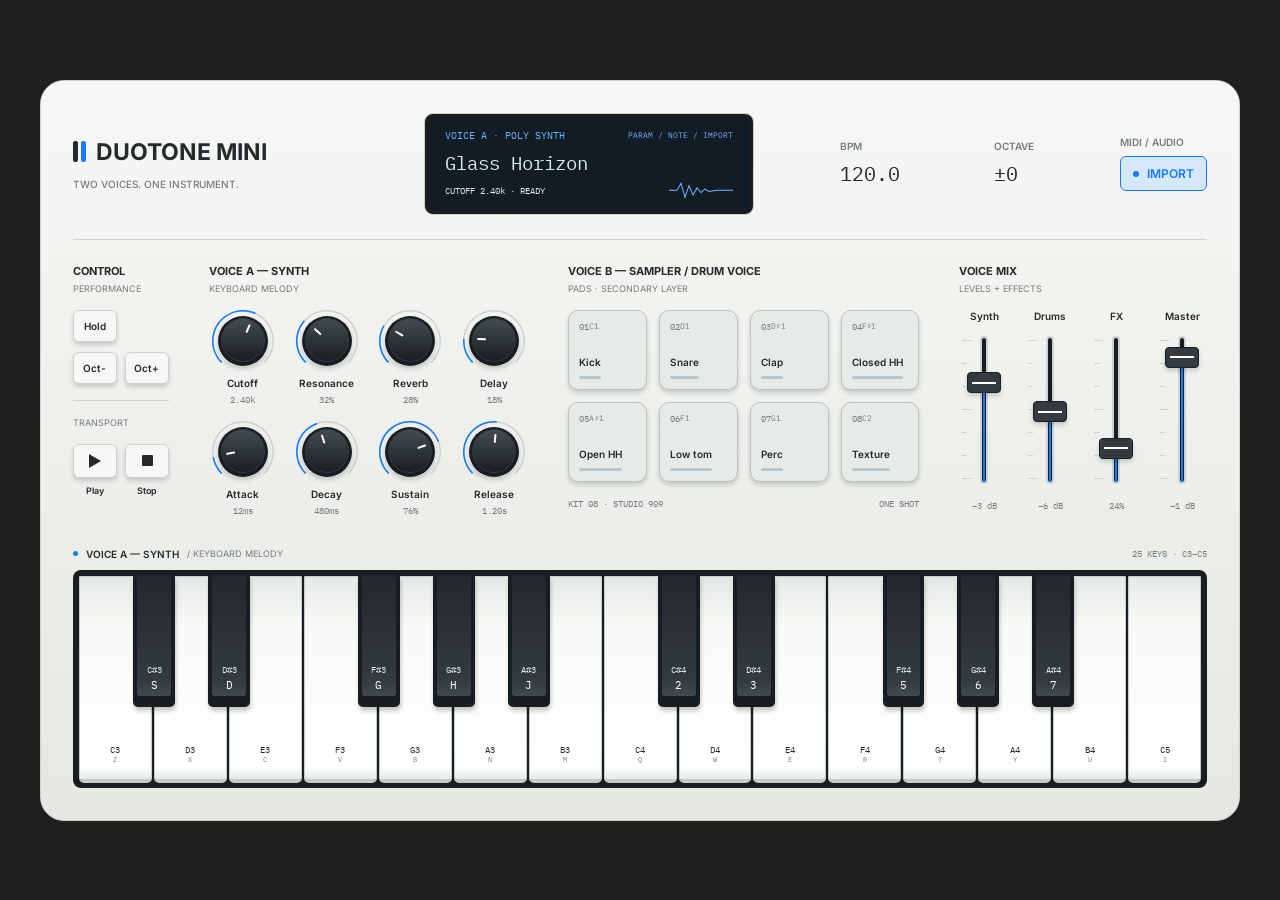
==== index.html @ 04320629 "synth v1" ====
<!doctype html>
<html lang="en">
<head>
  <meta charset="utf-8">
  <meta name="viewport" content="width=device-width, initial-scale=1">
  <meta name="theme-color" content="#e5e7e3">
  <title>DUOTONE MINI</title>
  <link rel="stylesheet" href="reset.css">
  <link rel="stylesheet" href="style.css">
  <script src="assets/vendor/Tone.js" defer></script>
  <script src="assets/vendor/Midi.js" defer></script>
  <script src="midi-import.js" defer></script>
  <script src="script.js" defer></script>
</head>
<body>
  <main class="instrument" aria-label="DUOTONE MINI musical instrument">
    <header class="utility-panel">
      <div class="identity">
        <h1><span class="duotone-mark" aria-hidden="true"><i></i><i></i></span>DUOTONE MINI</h1>
        <p>TWO VOICES. ONE INSTRUMENT.</p>
      </div>
      <div class="oled-bezel">
        <div class="oled">
          <div class="oled-meta"><span id="oled-voice">VOICE A · POLY SYNTH</span><span>PARAM / NOTE / IMPORT</span></div>
          <p class="preset" id="oled-title">Glass Horizon</p>
          <div class="oled-bottom"><output id="readout" aria-live="polite">CUTOFF 2.40k · READY</output><img src="assets/ui/waveform.svg" alt="" width="64" height="17"></div>
        </div>
      </div>
      <div class="status"><label for="bpm">BPM</label><input id="bpm" type="number" min="50" max="200" step="1" value="120.0" aria-label="Tempo in beats per minute" title="Edit tempo or use arrow keys (50–200 BPM)"></div>
      <div class="status"><span>OCTAVE</span><output id="octave">±0</output></div>
      <div class="import-area"><span>MIDI / AUDIO</span><button id="import" class="import-button" title="Import a MIDI melody (.mid or .midi)"><img src="assets/ui/indicator.svg" width="6" height="6" alt="">IMPORT</button><input id="midi-file" type="file" accept=".mid,.midi" hidden aria-label="Choose a MIDI file"></div>
    </header>
    <div class="panel-seam"></div>
    <div class="control-deck">
      <section class="performance" aria-labelledby="control-heading">
        <div class="section-label"><h2 id="control-heading">CONTROL</h2><p>PERFORMANCE</p></div>
        <div class="utility-buttons"><button id="hold" aria-pressed="false" title="Latch manual notes; press the same pitch again to release it">Hold</button><div class="octave-buttons"><button id="oct-down" aria-label="Octave down">Oct-</button><button id="oct-up" aria-label="Octave up">Oct+</button></div></div>
        <div class="panel-seam"></div>
        <p class="transport-label">TRANSPORT</p>
        <div class="transport"><div><button id="play" class="play-button" aria-pressed="false" aria-label="Play" title="Start the four-beat drum groove"><i class="play-symbol" aria-hidden="true"></i></button><span>Play</span></div><div><button id="stop" aria-label="Stop" title="Stop the groove and release notes; keep instrument settings"><i class="stop-symbol"></i></button><span>Stop</span></div></div>
      </section>
      <section class="synth-controls" aria-labelledby="synth-heading"><div class="section-label"><h2 id="synth-heading">VOICE A — SYNTH</h2><p>KEYBOARD MELODY</p></div><div id="knobs" class="knob-grid"></div></section>
      <section class="sampler-controls" aria-labelledby="sampler-heading"><div class="section-label"><h2 id="sampler-heading">VOICE B — SAMPLER / DRUM VOICE</h2><p>PADS · SECONDARY LAYER</p></div><div id="pads" class="pad-grid"></div><div class="sampler-status"><span>KIT 08 · STUDIO 909</span><span>ONE SHOT</span></div></section>
      <section class="mixer" aria-labelledby="mix-heading"><div class="section-label"><h2 id="mix-heading">VOICE MIX</h2><p>LEVELS + EFFECTS</p></div><div id="faders" class="faders"></div></section>
    </div>
    <section class="melody-keyboard" aria-label="Piano keyboard">
      <div class="keyboard-info"><div><img src="assets/ui/voice-light.svg" alt="" width="5" height="5"><strong>VOICE A — SYNTH</strong><span>/ KEYBOARD MELODY</span></div><span id="keyboard-range">25 KEYS · C3–C5</span></div>
      <div class="keyboard-scroll"><div id="piano" class="piano"></div></div>
    </section>
  </main>
</body>
</html>
---- style.css ----
@font-face {
  font-family: 'IBM Plex Mono';
  font-style: normal;
  font-weight: 400;
  font-display: swap;
  src: url(assets/fonts/ibm-plex-mono-400.ttf) format('truetype');
}
@font-face {
  font-family: 'IBM Plex Mono';
  font-style: normal;
  font-weight: 500;
  font-display: swap;
  src: url(assets/fonts/ibm-plex-mono-500.ttf) format('truetype');
}
@font-face {
  font-family: 'Inter';
  font-style: normal;
  font-weight: 400;
  font-display: swap;
  src: url(assets/fonts/inter-400.ttf) format('truetype');
}
@font-face {
  font-family: 'Inter';
  font-style: normal;
  font-weight: 500;
  font-display: swap;
  src: url(assets/fonts/inter-500.ttf) format('truetype');
}
@font-face {
  font-family: 'Inter';
  font-style: normal;
  font-weight: 600;
  font-display: swap;
  src: url(assets/fonts/inter-600.ttf) format('truetype');
}
@font-face {
  font-family: 'Inter';
  font-style: normal;
  font-weight: 700;
  font-display: swap;
  src: url(assets/fonts/inter-700.ttf) format('truetype');
}

:root {
  --ink:#242a2d;
  --muted:#747c80;
  --seam:#cdd2d0;
  --blue:#167bff;
  --active:#d5e8ff;
  --mono:'IBM Plex Mono',monospace;
  --shadow:0 3px 4px #1b262a30
}

body {
  min-height:100vh;
  background:#20211f;
  color:var(--ink);
  font-family:Inter,Arial,sans-serif;
  display:grid;
  place-items:center;
  padding:32px 24px;
  line-height:normal
}

.instrument {
  min-width:0;
  width:100%;
  max-width:1200px;
  padding:32px;
  border:1px solid var(--seam);
  border-radius:24px;
  background:linear-gradient(#f7f8f5,#e5e7e3);
  box-shadow:0 18px 32px -8px #18232426;
  display:flex;
  flex-direction:column;
  gap:24px
}

button {
  color:inherit;
  cursor:pointer;
  border:1px solid var(--seam);
  background:#f7f8f5;
  border-radius:6px;
  box-shadow:var(--shadow);
  padding:0;
  user-select:none;
  -webkit-tap-highlight-color:transparent
}

button:disabled {
  cursor:default;
  opacity:1
}

button:focus-visible,input:focus-visible {
  outline:2px solid var(--blue);
  outline-offset:4px
}

button:active:not(:disabled) {
  transform:translateY(1px)
}

.utility-panel {
  display:flex;
  justify-content:space-between;
  align-items:center;
  gap:16px;
  min-height:102px
}

.identity {
  width:265px;
  flex-shrink:0
}

.identity h1 {
  font-size:23px;
  font-weight:700;
  display:flex;
  align-items:center;
  gap:10px;
  white-space:nowrap
}

.identity p {
  font-size:10px;
  font-weight:500;
  color:var(--muted);
  margin-top:12px
}

.duotone-mark {
  display:flex;
  gap:3px
}

.duotone-mark i {
  width:5px;
  height:21px;
  border-radius:2px;
  background:var(--ink)
}

.duotone-mark i+i {
  background:var(--blue)
}

.oled-bezel {
  width:330px;
  height:102px;
  flex-shrink:0;
  border:1px solid var(--seam);
  border-radius:9px;
  background:#171d21;
  padding:5px
}

.oled {
  background:#111c24;
  height:100%;
  border-radius:5px;
  padding:10px 15px;
  color:#dcebee;
  font-family:var(--mono);
  display:flex;
  flex-direction:column;
  gap:9px
}

.oled-meta {
  display:flex;
  justify-content:space-between;
  align-items:center;
  color:#75b2ff;
  font-size:10px;
  white-space:nowrap
}

.oled-meta span+span {
  font-size:8px
}

.preset {
  font-size:19px;
  overflow:hidden;
  text-overflow:ellipsis;
  white-space:nowrap
}

.oled-bottom {
  display:flex;
  align-items:center;
  justify-content:space-between;
  gap:6px;
  font-size:10px;
  min-height:14px
}

.oled-bottom output {
  white-space:nowrap;
  overflow:hidden;
  text-overflow:ellipsis;
  font-size:9px
}

.oled-bottom img {
  flex-shrink:0;
  max-width:none
}

.status,.import-area {
  display:flex;
  flex-direction:column;
  gap:8px
}

.status>span,.status>label,.import-area>span {
  font-size:10px;
  color:var(--muted);
  font-weight:600;
  white-space:nowrap
}

.status output,
.status input {
  font-family:var(--mono);
  font-size:20px
}

.import-button {
  display:flex;
  align-items:center;
  gap:8px;
  background:var(--active);
  border-color:var(--blue);
  padding:9px 12px;
  color:var(--blue);
  font-size:12px;
  font-weight:600;
  box-shadow:none
}

.panel-seam {
  height:1px;
  background:var(--seam);
  width:100%;
  flex-shrink:0
}

.control-deck {
  display:grid;
  grid-template-columns:96fr 320fr 352fr 248fr;
  gap:40px;
  min-height:260px
}

.control-deck section {
  min-width:0
}

.section-label {
  display:flex;
  flex-direction:column;
  gap:5px;
  margin-bottom:16px
}

.section-label h2 {
  font-size:11px;
  font-weight:700;
  white-space:nowrap
}

.section-label p {
  font-size:9px;
  color:var(--muted)
}

.performance button {
  width:44px;
  height:32px;
  font-size:10px;
  font-weight:600
}

.utility-buttons {
  display:flex;
  flex-direction:column;
  gap:10px;
  margin-bottom:16px
}

.octave-buttons {
  display:flex;
  gap:8px
}

#hold[aria-pressed=true] {
  color:var(--blue);
  border-color:var(--blue);
  background:var(--active);
  box-shadow:0 0 9px #167bff4f
}

.transport-label {
  color:var(--muted);
  font-size:9px;
  margin:16px 0
}

.transport {
  display:flex;
  gap:8px
}

.transport>div {
  display:flex;
  flex-direction:column;
  align-items:center;
  gap:7px
}

.transport button {
  height:34px
}

.transport span {
  font-size:9px;
  font-weight:600
}

#play+span {
  color:inherit;
}

#play[aria-pressed="true"]+span {
  color:var(--blue);
}

.play-button {
  position:relative;
}

.play-symbol {
  display:block;
  width:0;
  height:0;
  margin:auto;
  border-top:7px solid transparent;
  border-bottom:7px solid transparent;
  border-left:12px solid currentColor;
}

.stop-symbol {
  display:block;
  width:11px;
  height:11px;
  border-radius:1px;
  background:var(--ink);
  margin:auto
}

.knob-grid {
  display:grid;
  grid-template-columns:repeat(4,minmax(0,1fr));
  gap:16px
}

.knob {
  display:flex;
  flex-direction:column;
  align-items:center;
  gap:5px;
  min-width:0
}

.dial {
  width:62px;
  height:62px;
  position:relative;
  touch-action:none
}

.dial img {
  max-width:none;
  transform:rotate(var(--rotation,0deg));
  transform-origin:31px 31px;
  pointer-events:none
}

.dial input {
  position:absolute;
  inset:0;
  width:100%;
  height:100%;
  opacity:0;
  cursor:ns-resize;
  touch-action:none;
  margin:0
}

.dial:focus-within {
  outline:2px solid var(--blue);
  outline-offset:3px;
  border-radius:50%
}

.knob label {
  font-size:10px;
  font-weight:600
}

.knob output {
  font:9px var(--mono);
  color:var(--muted);
  margin-top:0
}

.pad-grid {
  display:grid;
  grid-template-columns:repeat(4,minmax(0,1fr));
  gap:12px
}

.pad {
  height:80px;
  border:1px solid #bbc3bf;
  border-radius:10px;
  background:#e7ebe8;
  padding:10px;
  display:flex;
  flex-direction:column;
  justify-content:space-between;
  text-align:left;
  touch-action:none
}

.pad-meta {
  display:flex;
  justify-content:space-between;
  color:var(--muted);
  font:9px var(--mono)
}

.pad-meta span+span {
  font-size:8px
}

.pad-sound {
  font-size:10px;
  font-weight:600;
  white-space:nowrap;
  display:flex;
  flex-direction:column;
  gap:8px
}

.pad-sound:after {
  content:'';
  height:3px;
  width:100%;
  background:#b8c7cf;
  border-radius:2px
}

.pad.is-active {
  background:var(--active);
  border-color:var(--blue);
  color:var(--blue);
  box-shadow:0 0 9px #167bff4f, inset 0 0 0 1px var(--blue);
  transform:translateY(1px);
}

.pad.is-active .pad-meta,
.pad.is-active .pad-sound {
  color:var(--blue);
}

.pad.is-active .pad-sound:after {
  background:var(--blue);
}

.sampler-status {
  display:flex;
  justify-content:space-between;
  font:9px var(--mono);
  color:var(--muted);
  margin-top:16px;
  white-space:nowrap
}

.faders {
  display:flex;
  justify-content:space-between;
  gap:16px
}

.fader {
  width:50px;
  flex-shrink:0;
  display:flex;
  flex-direction:column;
  align-items:center;
  gap:10px
}

.fader label {
  font-size:10px;
  font-weight:600
}

.fader output {
  font:9px var(--mono);
  color:var(--muted);
  white-space:nowrap
}

.fader-travel {
  position:relative;
  width:50px;
  height:158px;
  touch-action:none
}

.scale {
  position:absolute;
  inset:8px auto auto 3px;
  display:flex;
  flex-direction:column;
  gap:22px
}

.scale i {
  height:1px;
  width:5px;
  background:var(--seam)
}

.scale i:nth-child(3n+1) {
  width:9px
}

.track {
  position:absolute;
  top:4px;
  bottom:6px;
  left:21px;
  width:8px;
  background:#171d21;
  border:2px solid var(--seam);
  border-radius:4px
}

.level-light {
  position:absolute;
  bottom:8px;
  left:24px;
  width:2px;
  height:calc(var(--level)*140px);
  background:var(--blue)
}

.fader-cap {
  position:absolute;
  left:8px;
  top:calc(140px - var(--level)*140px);
  width:34px;
  height:21px;
  background:#343b40;
  border:1px solid #171d21;
  border-radius:4px;
  box-shadow:var(--shadow);
  display:grid;
  place-items:center
}

.fader-cap:after {
  content:'';
  background:white;
  width:24px;
  height:2px
}

.fader input {
  position:absolute;
  inset:0;
  width:50px;
  height:158px;
  margin:0;
  opacity:0;
  writing-mode:vertical-lr;
  direction:rtl;
  cursor:ns-resize;
  touch-action:none
}

.fader input:disabled {
  cursor:default
}

.fader-travel:focus-within {
  outline:2px solid var(--blue);
  outline-offset:2px;
  border-radius:4px
}

.keyboard-info {
  display:flex;
  align-items:center;
  justify-content:space-between;
  margin-bottom:10px;
  gap:12px
}

.keyboard-info>div {
  display:flex;
  align-items:center;
  gap:8px
}

.keyboard-info strong {
  font-size:10px;
  font-weight:600
}

.keyboard-info span {
  font-size:9px;
  color:var(--muted)
}

#keyboard-range {
  font-family:var(--mono);
  white-space:nowrap
}

.keyboard-scroll {
  min-width:0;
  width:100%;
  overflow-x:auto;
  padding-bottom:0
}

.piano {
  height:218px;
  position:relative;
  display:flex;
  gap:2px;
  padding:6px 6px 5px;
  background:#171d21;
  border-radius:8px;
  touch-action:none;
  user-select:none
}

.piano-key {
  font-family:var(--mono);
  display:flex;
  flex-direction:column;
  align-items:center;
  justify-content:flex-end;
  touch-action:none;
  box-shadow:none
}

.piano-key span {
  font-size:9px;
  pointer-events:none
}

.piano-key small {
  font-size:7px;
  color:var(--muted);
  pointer-events:none
}

.natural {
  flex:1;
  min-width:0;
  height:100%;
  padding:0 0 15px;
  background:linear-gradient(#e5e9e5 0%,#f9faf7 25%,#fff 94%,#e6e9e4 100%);
  border:1px solid #c6cbc7;
  border-bottom-width:4px;
  border-radius:1px 1px 5px 5px
}

.accidental {
  position:absolute;
  top:5px;
  left:calc(6px + (100% - 10px)*var(--white-index)/15 - (100% - 12px)*.01849);
  width:calc((100% - 12px)*.03737);
  height:132px;
  background:#171d21;
  border:0;
  border-radius:2px 2px 5px 5px;
  box-shadow:1px 4px 4px #00000036;
  padding:0 0 15px;
  color:#dcebee;
  z-index:2
}

.accidental:before {
  content:'';
  position:absolute;
  left:4px;
  right:4px;
  top:0;
  bottom:11px;
  border-radius:0 0 3px 3px;
  background:linear-gradient(#22282c,#343b3f 88%,#444b4f)
}

.accidental span,.accidental small {
  z-index:1
}

.accidental small {
  font-size:11px;
  color:white;
  margin-top:3px
}

.piano-key.is-active {
  background:var(--active);
  border-color:var(--blue);
  color:var(--blue)
}

.piano-key.is-active small {
  color:var(--blue)
}

.accidental.is-active:before {
  background:linear-gradient(#2465a9,#167bff)
}

.accidental.is-active {
  color:white
}

.accidental.is-active small {
  color:white
}

.piano-key:active {
  transform:none!important
}

.natural.is-active {
  box-shadow:inset 0 -2px var(--blue)
}

@media(max-width:1190px) {
  .utility-panel {
    flex-wrap:wrap
  }
  .identity {
    width:auto;
    margin-right:auto
  }
  .oled-bezel {
    order:1
  }
  .control-deck {
    grid-template-columns:96px minmax(280px,1fr) minmax(300px,1fr);
    gap:28px
  }
  .mixer {
    grid-column:2/4
  }
  .faders {
    justify-content:flex-start;
    gap:24px
  }
  .mixer .fader-travel {
    height:120px
  }
  .mixer .fader input {
    height:120px
  }
  .mixer .fader-cap {
    top:calc(102px - var(--level)*102px)
  }
  .mixer .level-light {
    height:calc(var(--level)*102px)
  }
  .mixer .scale {
    gap:16px
  }
  .piano {
    min-width:700px
  }
}

@media(max-width:850px) {
  body {
    padding:16px 12px
  }
  .instrument {
    padding:24px;
    gap:24px
  }
  .utility-panel {
    gap:20px
  }
  .oled-bezel {
    order:0;
    width:330px
  }
  .identity {
    width:100%
  }
  .control-deck {
    grid-template-columns:96px minmax(0,1fr);
    gap:28px 24px
  }
  .sampler-controls {
    grid-column:2
  }
  .mixer {
    grid-column:2
  }
  .knob-grid {
    max-width:340px
  }
  .pad-grid {
    max-width:352px
  }
  .keyboard-info {
    align-items:flex-start
  }
  .keyboard-info>div {
    flex-wrap:wrap
  }
  .keyboard-info>div>span {
    display:none
  }
}

@media(max-width:520px) {
  .instrument {
    padding:20px 16px;
    border-radius:18px
  }
  .oled-bezel {
    width:100%
  }
  .utility-panel {
    gap:20px 32px
  }
  .control-deck {
    grid-template-columns:1fr;
    gap:28px
  }
  .performance {
    display:grid;
    grid-template-columns:96px 1fr;
    column-gap:24px;
    align-items:start
  }
  .performance .section-label {
    grid-column:1
  }
  .utility-buttons {
    grid-column:1;
    grid-row:2/4
  }
  .performance>.panel-seam {
    display:none
  }
  .transport-label {
    grid-column:2;
    grid-row:1;
    margin:0 0 16px
  }
  .transport {
    grid-column:2;
    grid-row:2
  }
  .sampler-controls,.mixer {
    grid-column:auto
  }
  .knob-grid {
    max-width:none;
    column-gap:8px
  }
  .pad-grid {
    max-width:none;
    gap:10px
  }
  .pad {
    padding:8px
  }
  .section-label h2 {
    font-size:10px
  }
  .sampler-status {
    font-size:8px
  }
  .faders {
    justify-content:space-between;
    gap:12px
  }
  .keyboard-info strong {
    font-size:9px
  }
  #keyboard-range {
    font-size:8px
  }
}

@media(prefers-reduced-motion:no-preference) {
  button {
    transition:background .08s,border-color .08s
  }
  .fader-cap {
    transition:top .04s
  }
}

/* Tempo remains the same compact readout, with native keyboard editing. */
.status input {
  width: 68px;
  padding: 0;
  border: 0;
  border-radius: 2px;
  background: transparent;
  color: inherit;
  appearance: textfield;
}
.status input::-webkit-inner-spin-button,
.status input::-webkit-outer-spin-button {
  appearance: none;
  margin: 0;
}
.play-button[aria-pressed="true"] {
  background:var(--active);
  border-color:var(--blue);
  color:var(--blue);
  box-shadow:0 0 9px #167bff4f;
}
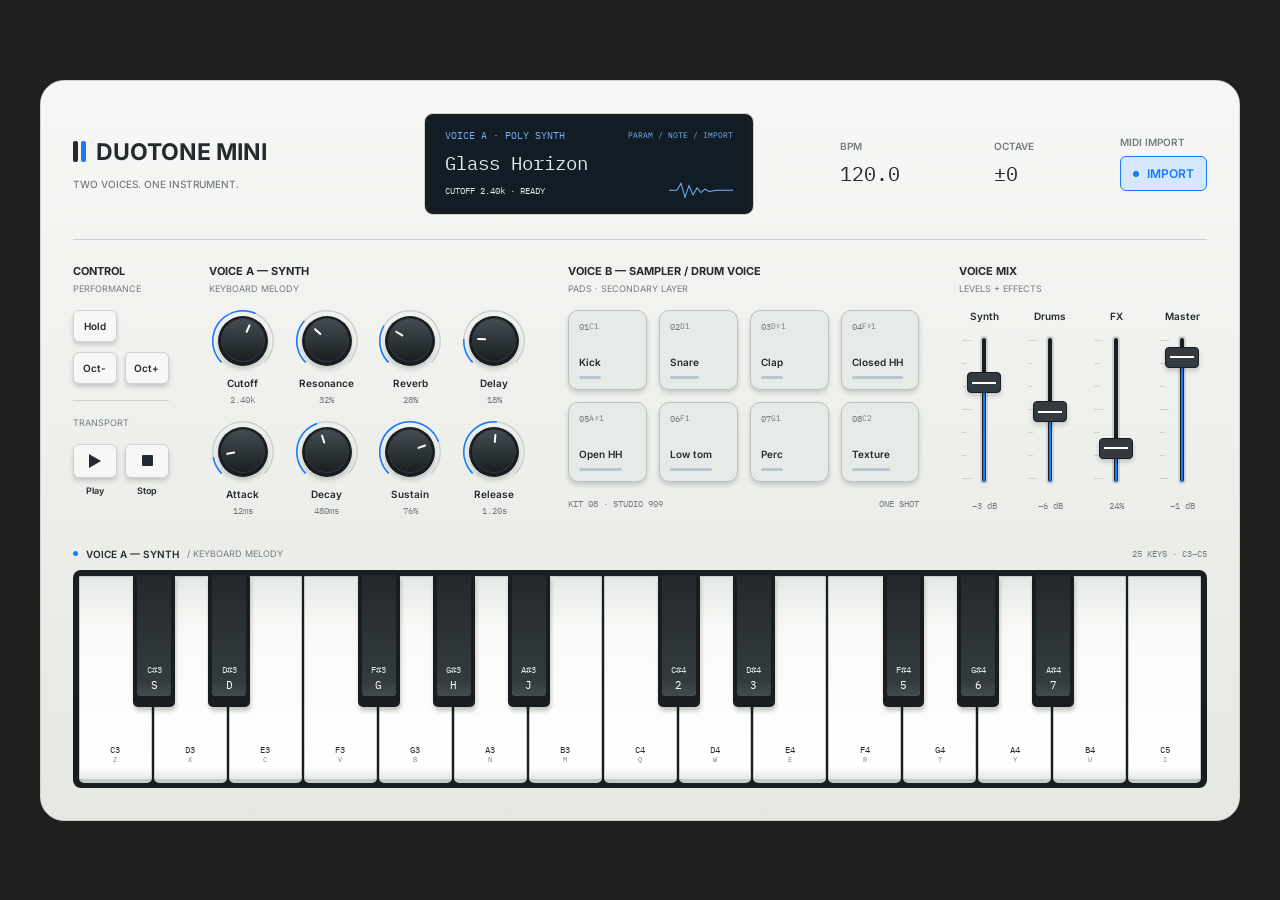
==== commit 431d0e33: "bug fixes" ====
--- a/index.html
+++ b/index.html
@@ -5,8 +5,8 @@
   <meta name="viewport" content="width=device-width, initial-scale=1">
   <meta name="theme-color" content="#e5e7e3">
   <title>DUOTONE MINI</title>
-  <link rel="stylesheet" href="reset.css">
-  <link rel="stylesheet" href="style.css">
+  <link rel="stylesheet" href="css/reset.css">
+  <link rel="stylesheet" href="css/style.css">
   <script src="assets/vendor/Tone.js" defer></script>
   <script src="assets/vendor/Midi.js" defer></script>
   <script src="midi-import.js" defer></script>
@@ -28,7 +28,7 @@
       </div>
       <div class="status"><label for="bpm">BPM</label><input id="bpm" type="number" min="50" max="200" step="1" value="120.0" aria-label="Tempo in beats per minute" title="Edit tempo or use arrow keys (50–200 BPM)"></div>
       <div class="status"><span>OCTAVE</span><output id="octave">±0</output></div>
-      <div class="import-area"><span>MIDI / AUDIO</span><button id="import" class="import-button" title="Import a MIDI melody (.mid or .midi)"><img src="assets/ui/indicator.svg" width="6" height="6" alt="">IMPORT</button><input id="midi-file" type="file" accept=".mid,.midi" hidden aria-label="Choose a MIDI file"></div>
+      <div class="import-area"><span>MIDI IMPORT</span><button id="import" class="import-button" title="Import a MIDI melody (.mid or .midi)"><img src="assets/ui/indicator.svg" width="6" height="6" alt="">IMPORT</button><input id="midi-file" type="file" accept=".mid,.midi" hidden aria-label="Choose a MIDI file"></div>
     </header>
     <div class="panel-seam"></div>
     <div class="control-deck">
--- a/css/style.css
+++ b/css/style.css
@@ -0,0 +1,939 @@
+@font-face {
+  font-family: 'IBM Plex Mono';
+  font-style: normal;
+  font-weight: 400;
+  font-display: swap;
+  src: url(../assets/fonts/ibm-plex-mono-400.ttf) format('truetype');
+}
+@font-face {
+  font-family: 'IBM Plex Mono';
+  font-style: normal;
+  font-weight: 500;
+  font-display: swap;
+  src: url(../assets/fonts/ibm-plex-mono-500.ttf) format('truetype');
+}
+@font-face {
+  font-family: 'Inter';
+  font-style: normal;
+  font-weight: 400;
+  font-display: swap;
+  src: url(../assets/fonts/inter-400.ttf) format('truetype');
+}
+@font-face {
+  font-family: 'Inter';
+  font-style: normal;
+  font-weight: 500;
+  font-display: swap;
+  src: url(../assets/fonts/inter-500.ttf) format('truetype');
+}
+@font-face {
+  font-family: 'Inter';
+  font-style: normal;
+  font-weight: 600;
+  font-display: swap;
+  src: url(../assets/fonts/inter-600.ttf) format('truetype');
+}
+@font-face {
+  font-family: 'Inter';
+  font-style: normal;
+  font-weight: 700;
+  font-display: swap;
+  src: url(../assets/fonts/inter-700.ttf) format('truetype');
+}
+
+:root {
+  --ink:#242a2d;
+  --muted:#747c80;
+  --seam:#cdd2d0;
+  --blue:#167bff;
+  --active:#d5e8ff;
+  --mono:'IBM Plex Mono',monospace;
+  --shadow:0 3px 4px #1b262a30
+}
+
+body {
+  min-height:100vh;
+  background:#20211f;
+  color:var(--ink);
+  font-family:Inter,Arial,sans-serif;
+  display:grid;
+  place-items:center;
+  padding:32px 24px;
+  line-height:normal
+}
+
+.instrument {
+  min-width:0;
+  width:100%;
+  max-width:1200px;
+  padding:32px;
+  border:1px solid var(--seam);
+  border-radius:24px;
+  background:linear-gradient(#f7f8f5,#e5e7e3);
+  box-shadow:0 18px 32px -8px #18232426;
+  display:flex;
+  flex-direction:column;
+  gap:24px
+}
+
+button {
+  color:inherit;
+  cursor:pointer;
+  border:1px solid var(--seam);
+  background:#f7f8f5;
+  border-radius:6px;
+  box-shadow:var(--shadow);
+  padding:0;
+  user-select:none;
+  -webkit-tap-highlight-color:transparent
+}
+
+button:disabled {
+  cursor:default;
+  opacity:1
+}
+
+button:focus-visible,input:focus-visible {
+  outline:2px solid var(--blue);
+  outline-offset:4px
+}
+
+button:active:not(:disabled) {
+  transform:translateY(1px)
+}
+
+.utility-panel {
+  display:flex;
+  justify-content:space-between;
+  align-items:center;
+  gap:16px;
+  min-height:102px
+}
+
+.identity {
+  width:265px;
+  flex-shrink:0
+}
+
+.identity h1 {
+  font-size:23px;
+  font-weight:700;
+  display:flex;
+  align-items:center;
+  gap:10px;
+  white-space:nowrap
+}
+
+.identity p {
+  font-size:10px;
+  font-weight:500;
+  color:var(--muted);
+  margin-top:12px
+}
+
+.duotone-mark {
+  display:flex;
+  gap:3px
+}
+
+.duotone-mark i {
+  width:5px;
+  height:21px;
+  border-radius:2px;
+  background:var(--ink)
+}
+
+.duotone-mark i+i {
+  background:var(--blue)
+}
+
+.oled-bezel {
+  width:330px;
+  height:102px;
+  flex-shrink:0;
+  border:1px solid var(--seam);
+  border-radius:9px;
+  background:#171d21;
+  padding:5px
+}
+
+.oled {
+  background:#111c24;
+  height:100%;
+  border-radius:5px;
+  padding:10px 15px;
+  color:#dcebee;
+  font-family:var(--mono);
+  display:flex;
+  flex-direction:column;
+  gap:9px
+}
+
+.oled-meta {
+  display:flex;
+  justify-content:space-between;
+  align-items:center;
+  color:#75b2ff;
+  font-size:10px;
+  white-space:nowrap
+}
+
+.oled-meta span+span {
+  font-size:8px
+}
+
+.preset {
+  font-size:19px;
+  overflow:hidden;
+  text-overflow:ellipsis;
+  white-space:nowrap
+}
+
+.oled-bottom {
+  display:flex;
+  align-items:center;
+  justify-content:space-between;
+  gap:6px;
+  font-size:10px;
+  min-height:14px
+}
+
+.oled-bottom output {
+  white-space:nowrap;
+  overflow:hidden;
+  text-overflow:ellipsis;
+  font-size:9px
+}
+
+.oled-bottom img {
+  flex-shrink:0;
+  max-width:none
+}
+
+.status,.import-area {
+  display:flex;
+  flex-direction:column;
+  gap:8px
+}
+
+.status>span,.status>label,.import-area>span {
+  font-size:10px;
+  color:var(--muted);
+  font-weight:600;
+  white-space:nowrap
+}
+
+.status output,
+.status input {
+  font-family:var(--mono);
+  font-size:20px
+}
+
+.import-button {
+  display:flex;
+  align-items:center;
+  gap:8px;
+  background:var(--active);
+  border-color:var(--blue);
+  padding:9px 12px;
+  color:var(--blue);
+  font-size:12px;
+  font-weight:600;
+  box-shadow:none
+}
+
+.panel-seam {
+  height:1px;
+  background:var(--seam);
+  width:100%;
+  flex-shrink:0
+}
+
+.control-deck {
+  display:grid;
+  grid-template-columns:96fr 320fr 352fr 248fr;
+  gap:40px;
+  min-height:260px
+}
+
+.control-deck section {
+  min-width:0
+}
+
+.section-label {
+  display:flex;
+  flex-direction:column;
+  gap:5px;
+  margin-bottom:16px
+}
+
+.section-label h2 {
+  font-size:11px;
+  font-weight:700;
+  white-space:nowrap
+}
+
+.section-label p {
+  font-size:9px;
+  color:var(--muted)
+}
+
+.performance button {
+  width:44px;
+  height:32px;
+  font-size:10px;
+  font-weight:600
+}
+
+.utility-buttons {
+  display:flex;
+  flex-direction:column;
+  gap:10px;
+  margin-bottom:16px
+}
+
+.octave-buttons {
+  display:flex;
+  gap:8px
+}
+
+#hold[aria-pressed=true] {
+  color:var(--blue);
+  border-color:var(--blue);
+  background:var(--active);
+  box-shadow:0 0 9px #167bff4f
+}
+
+.transport-label {
+  color:var(--muted);
+  font-size:9px;
+  margin:16px 0
+}
+
+.transport {
+  display:flex;
+  gap:8px
+}
+
+.transport>div {
+  display:flex;
+  flex-direction:column;
+  align-items:center;
+  gap:7px
+}
+
+.transport button {
+  height:34px
+}
+
+.transport span {
+  font-size:9px;
+  font-weight:600
+}
+
+#play+span {
+  color:inherit;
+}
+
+#play[aria-pressed="true"]+span {
+  color:var(--blue);
+}
+
+.play-button {
+  position:relative;
+}
+
+.play-symbol {
+  display:block;
+  width:0;
+  height:0;
+  margin:auto;
+  border-top:7px solid transparent;
+  border-bottom:7px solid transparent;
+  border-left:12px solid currentColor;
+}
+
+.stop-symbol {
+  display:block;
+  width:11px;
+  height:11px;
+  border-radius:1px;
+  background:var(--ink);
+  margin:auto
+}
+
+.knob-grid {
+  display:grid;
+  grid-template-columns:repeat(4,minmax(0,1fr));
+  gap:16px
+}
+
+.knob {
+  display:flex;
+  flex-direction:column;
+  align-items:center;
+  gap:5px;
+  min-width:0
+}
+
+.dial {
+  width:62px;
+  height:62px;
+  position:relative;
+  touch-action:none
+}
+
+.dial img {
+  max-width:none;
+  transform:rotate(var(--rotation,0deg));
+  transform-origin:31px 31px;
+  pointer-events:none
+}
+
+.dial input {
+  position:absolute;
+  inset:0;
+  width:100%;
+  height:100%;
+  opacity:0;
+  cursor:ns-resize;
+  touch-action:none;
+  margin:0
+}
+
+.dial:focus-within {
+  outline:2px solid var(--blue);
+  outline-offset:3px;
+  border-radius:50%
+}
+
+.knob label {
+  font-size:10px;
+  font-weight:600
+}
+
+.knob output {
+  font:9px var(--mono);
+  color:var(--muted);
+  margin-top:0
+}
+
+.pad-grid {
+  display:grid;
+  grid-template-columns:repeat(4,minmax(0,1fr));
+  gap:12px
+}
+
+.pad {
+  height:80px;
+  border:1px solid #bbc3bf;
+  border-radius:10px;
+  background:#e7ebe8;
+  padding:10px;
+  display:flex;
+  flex-direction:column;
+  justify-content:space-between;
+  text-align:left;
+  touch-action:none
+}
+
+.pad-meta {
+  display:flex;
+  justify-content:space-between;
+  color:var(--muted);
+  font:9px var(--mono)
+}
+
+.pad-meta span+span {
+  font-size:8px
+}
+
+.pad-sound {
+  font-size:10px;
+  font-weight:600;
+  white-space:nowrap;
+  display:flex;
+  flex-direction:column;
+  gap:8px
+}
+
+.pad-sound:after {
+  content:'';
+  height:3px;
+  width:100%;
+  background:#b8c7cf;
+  border-radius:2px
+}
+
+.pad.is-active {
+  background:var(--active);
+  border-color:var(--blue);
+  color:var(--blue);
+  box-shadow:0 0 9px #167bff4f, inset 0 0 0 1px var(--blue);
+  transform:translateY(1px);
+}
+
+.pad.is-active .pad-meta,
+.pad.is-active .pad-sound {
+  color:var(--blue);
+}
+
+.pad.is-active .pad-sound:after {
+  background:var(--blue);
+}
+
+.sampler-status {
+  display:flex;
+  justify-content:space-between;
+  font:9px var(--mono);
+  color:var(--muted);
+  margin-top:16px;
+  white-space:nowrap
+}
+
+.faders {
+  display:flex;
+  justify-content:space-between;
+  gap:16px
+}
+
+.fader {
+  width:50px;
+  flex-shrink:0;
+  display:flex;
+  flex-direction:column;
+  align-items:center;
+  gap:10px
+}
+
+.fader label {
+  font-size:10px;
+  font-weight:600
+}
+
+.fader output {
+  font:9px var(--mono);
+  color:var(--muted);
+  white-space:nowrap
+}
+
+.fader-travel {
+  position:relative;
+  width:50px;
+  height:158px;
+  touch-action:none
+}
+
+.scale {
+  position:absolute;
+  inset:8px auto auto 3px;
+  display:flex;
+  flex-direction:column;
+  gap:22px
+}
+
+.scale i {
+  height:1px;
+  width:5px;
+  background:var(--seam)
+}
+
+.scale i:nth-child(3n+1) {
+  width:9px
+}
+
+.track {
+  position:absolute;
+  top:4px;
+  bottom:6px;
+  left:21px;
+  width:8px;
+  background:#171d21;
+  border:2px solid var(--seam);
+  border-radius:4px
+}
+
+.level-light {
+  position:absolute;
+  bottom:8px;
+  left:24px;
+  width:2px;
+  height:calc(var(--level)*140px);
+  background:var(--blue)
+}
+
+.fader-cap {
+  position:absolute;
+  left:8px;
+  top:calc(140px - var(--level)*140px);
+  width:34px;
+  height:21px;
+  background:#343b40;
+  border:1px solid #171d21;
+  border-radius:4px;
+  box-shadow:var(--shadow);
+  display:grid;
+  place-items:center
+}
+
+.fader-cap:after {
+  content:'';
+  background:white;
+  width:24px;
+  height:2px
+}
+
+.fader input {
+  position:absolute;
+  inset:0;
+  width:50px;
+  height:158px;
+  margin:0;
+  opacity:0;
+  writing-mode:vertical-lr;
+  direction:rtl;
+  cursor:ns-resize;
+  touch-action:none
+}
+
+.fader-travel:focus-within {
+  outline:2px solid var(--blue);
+  outline-offset:2px;
+  border-radius:4px
+}
+
+.keyboard-info {
+  display:flex;
+  align-items:center;
+  justify-content:space-between;
+  margin-bottom:10px;
+  gap:12px
+}
+
+.keyboard-info>div {
+  display:flex;
+  align-items:center;
+  gap:8px
+}
+
+.keyboard-info strong {
+  font-size:10px;
+  font-weight:600
+}
+
+.keyboard-info span {
+  font-size:9px;
+  color:var(--muted)
+}
+
+#keyboard-range {
+  font-family:var(--mono);
+  white-space:nowrap
+}
+
+.keyboard-scroll {
+  min-width:0;
+  width:100%;
+  overflow-x:auto;
+  padding-bottom:0
+}
+
+.piano {
+  height:218px;
+  position:relative;
+  display:flex;
+  gap:2px;
+  padding:6px 6px 5px;
+  background:#171d21;
+  border-radius:8px;
+  touch-action:none;
+  user-select:none
+}
+
+.piano-key {
+  font-family:var(--mono);
+  display:flex;
+  flex-direction:column;
+  align-items:center;
+  justify-content:flex-end;
+  touch-action:none;
+  box-shadow:none
+}
+
+.piano-key span {
+  font-size:9px;
+  pointer-events:none
+}
+
+.piano-key small {
+  font-size:7px;
+  color:var(--muted);
+  pointer-events:none
+}
+
+.natural {
+  flex:1;
+  min-width:0;
+  height:100%;
+  padding:0 0 15px;
+  background:linear-gradient(#e5e9e5 0%,#f9faf7 25%,#fff 94%,#e6e9e4 100%);
+  border:1px solid #c6cbc7;
+  border-bottom-width:4px;
+  border-radius:1px 1px 5px 5px
+}
+
+.accidental {
+  position:absolute;
+  top:5px;
+  left:calc(6px + (100% - 10px)*var(--white-index)/15 - (100% - 12px)*.01849);
+  width:calc((100% - 12px)*.03737);
+  height:132px;
+  background:#171d21;
+  border:0;
+  border-radius:2px 2px 5px 5px;
+  box-shadow:1px 4px 4px #00000036;
+  padding:0 0 15px;
+  color:#dcebee;
+  z-index:2
+}
+
+.accidental:before {
+  content:'';
+  position:absolute;
+  left:4px;
+  right:4px;
+  top:0;
+  bottom:11px;
+  border-radius:0 0 3px 3px;
+  background:linear-gradient(#22282c,#343b3f 88%,#444b4f)
+}
+
+.accidental span,.accidental small {
+  z-index:1
+}
+
+.accidental small {
+  font-size:11px;
+  color:white;
+  margin-top:3px
+}
+
+.piano-key.is-active {
+  background:var(--active);
+  border-color:var(--blue);
+  color:var(--blue)
+}
+
+.piano-key.is-active small {
+  color:var(--blue)
+}
+
+.accidental.is-active:before {
+  background:linear-gradient(#2465a9,#167bff)
+}
+
+.accidental.is-active {
+  color:white
+}
+
+.accidental.is-active small {
+  color:white
+}
+
+.piano-key:active {
+  transform:none!important
+}
+
+.natural.is-active {
+  box-shadow:inset 0 -2px var(--blue)
+}
+
+@media(max-width:1190px) {
+  .utility-panel {
+    flex-wrap:wrap
+  }
+  .identity {
+    width:auto;
+    margin-right:auto
+  }
+  .oled-bezel {
+    order:1
+  }
+  .control-deck {
+    grid-template-columns:96px minmax(280px,1fr) minmax(300px,1fr);
+    gap:28px
+  }
+  .mixer {
+    grid-column:2/4
+  }
+  .faders {
+    justify-content:flex-start;
+    gap:24px
+  }
+  .mixer .fader-travel {
+    height:120px
+  }
+  .mixer .fader input {
+    height:120px
+  }
+  .mixer .fader-cap {
+    top:calc(102px - var(--level)*102px)
+  }
+  .mixer .level-light {
+    height:calc(var(--level)*102px)
+  }
+  .mixer .scale {
+    gap:16px
+  }
+  .piano {
+    min-width:700px
+  }
+}
+
+@media(max-width:850px) {
+  body {
+    padding:16px 12px
+  }
+  .instrument {
+    padding:24px;
+    gap:24px
+  }
+  .utility-panel {
+    gap:20px
+  }
+  .oled-bezel {
+    order:0;
+    width:330px
+  }
+  .identity {
+    width:100%
+  }
+  .control-deck {
+    grid-template-columns:96px minmax(0,1fr);
+    gap:28px 24px
+  }
+  .sampler-controls {
+    grid-column:2
+  }
+  .mixer {
+    grid-column:2
+  }
+  .knob-grid {
+    max-width:340px
+  }
+  .pad-grid {
+    max-width:352px
+  }
+  .keyboard-info {
+    align-items:flex-start
+  }
+  .keyboard-info>div {
+    flex-wrap:wrap
+  }
+  .keyboard-info>div>span {
+    display:none
+  }
+}
+
+@media(max-width:520px) {
+  .instrument {
+    padding:20px 16px;
+    border-radius:18px
+  }
+  .oled-bezel {
+    width:100%
+  }
+  .utility-panel {
+    gap:20px 32px
+  }
+  .control-deck {
+    grid-template-columns:1fr;
+    gap:28px
+  }
+  .performance {
+    display:grid;
+    grid-template-columns:96px 1fr;
+    column-gap:24px;
+    align-items:start
+  }
+  .performance .section-label {
+    grid-column:1
+  }
+  .utility-buttons {
+    grid-column:1;
+    grid-row:2/4
+  }
+  .performance>.panel-seam {
+    display:none
+  }
+  .transport-label {
+    grid-column:2;
+    grid-row:1;
+    margin:0 0 16px
+  }
+  .transport {
+    grid-column:2;
+    grid-row:2
+  }
+  .sampler-controls,.mixer {
+    grid-column:auto
+  }
+  .knob-grid {
+    max-width:none;
+    column-gap:8px
+  }
+  .pad-grid {
+    max-width:none;
+    gap:10px
+  }
+  .pad {
+    padding:8px
+  }
+  .section-label h2 {
+    font-size:10px
+  }
+  .sampler-status {
+    font-size:8px
+  }
+  .faders {
+    justify-content:space-between;
+    gap:12px
+  }
+  .keyboard-info strong {
+    font-size:9px
+  }
+  #keyboard-range {
+    font-size:8px
+  }
+}
+
+@media(prefers-reduced-motion:no-preference) {
+  button {
+    transition:background .08s,border-color .08s
+  }
+  .fader-cap {
+    transition:top .04s
+  }
+}
+
+/* Tempo remains the same compact readout, with native keyboard editing. */
+.status input {
+  width: 68px;
+  padding: 0;
+  border: 0;
+  border-radius: 2px;
+  background: transparent;
+  color: inherit;
+  appearance: textfield;
+}
+.status input::-webkit-inner-spin-button,
+.status input::-webkit-outer-spin-button {
+  appearance: none;
+  margin: 0;
+}
+.play-button[aria-pressed="true"] {
+  background:var(--active);
+  border-color:var(--blue);
+  color:var(--blue);
+  box-shadow:0 0 9px #167bff4f;
+}
